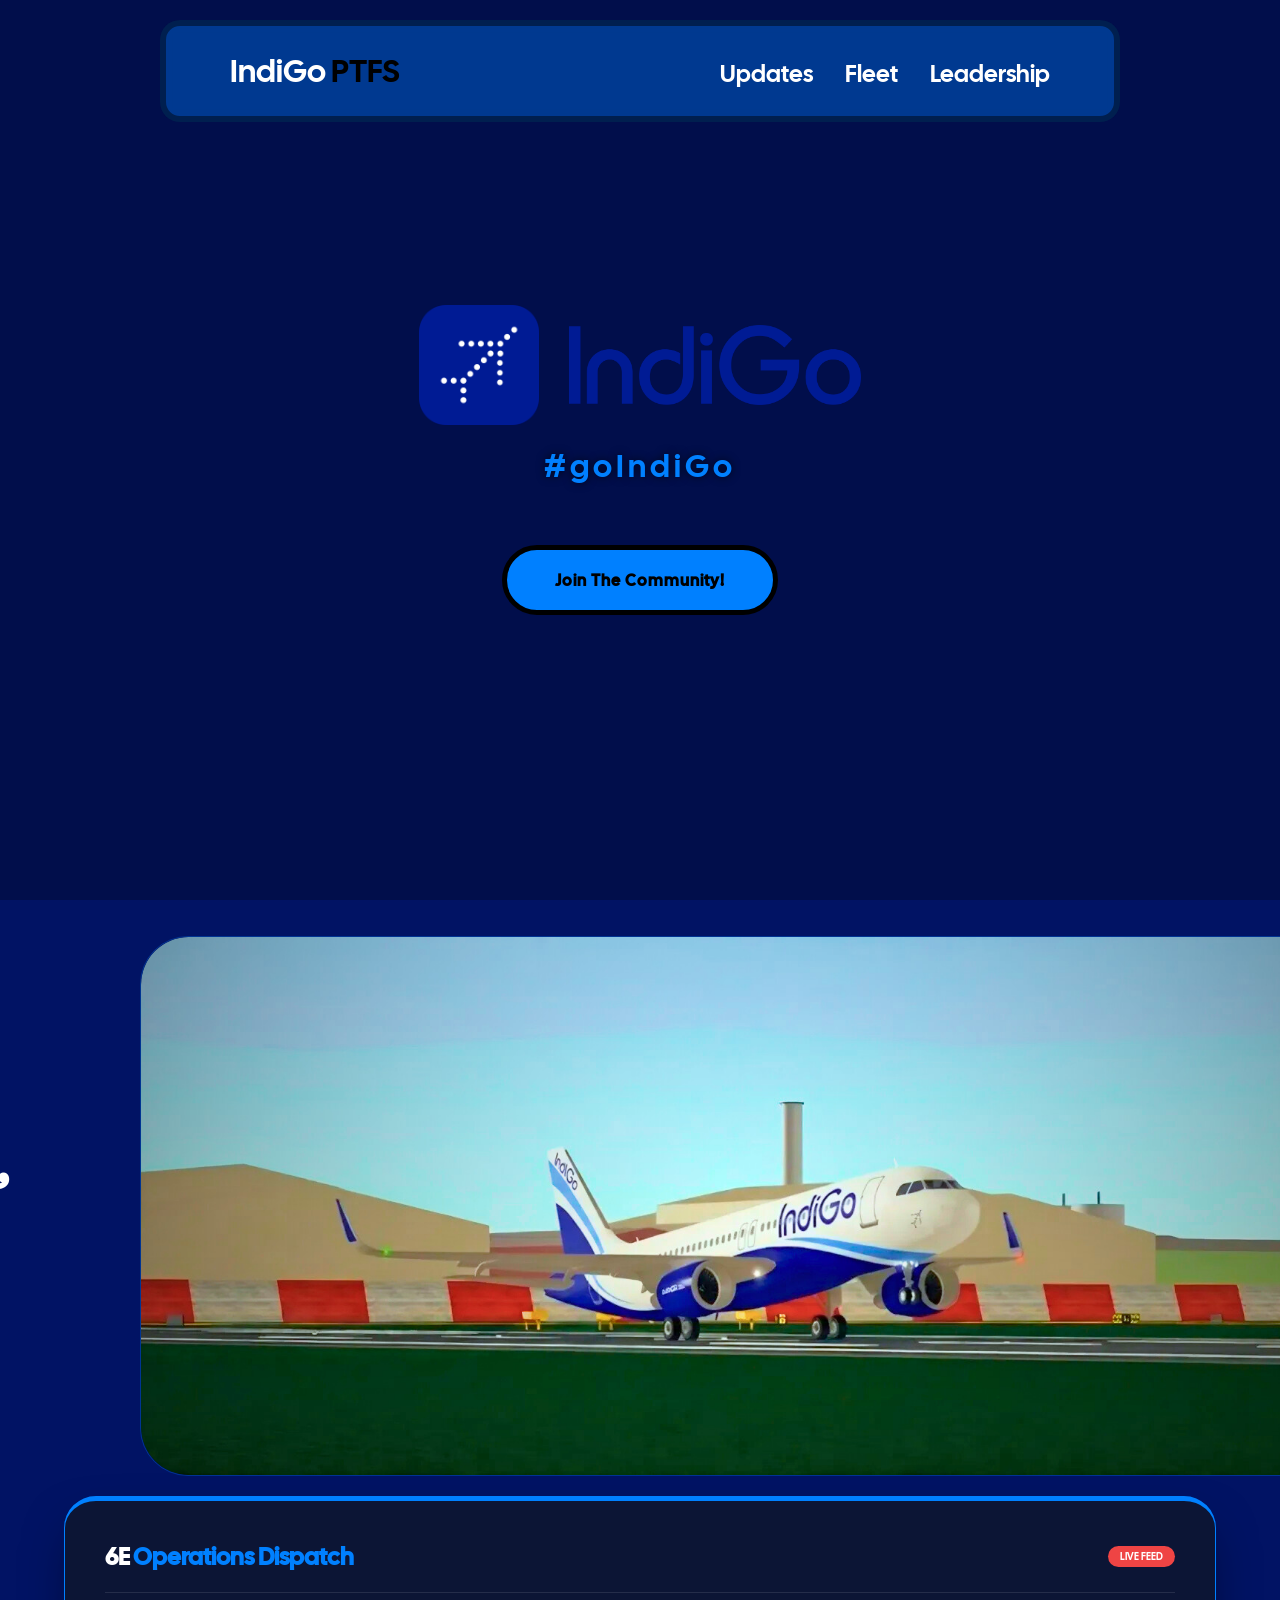
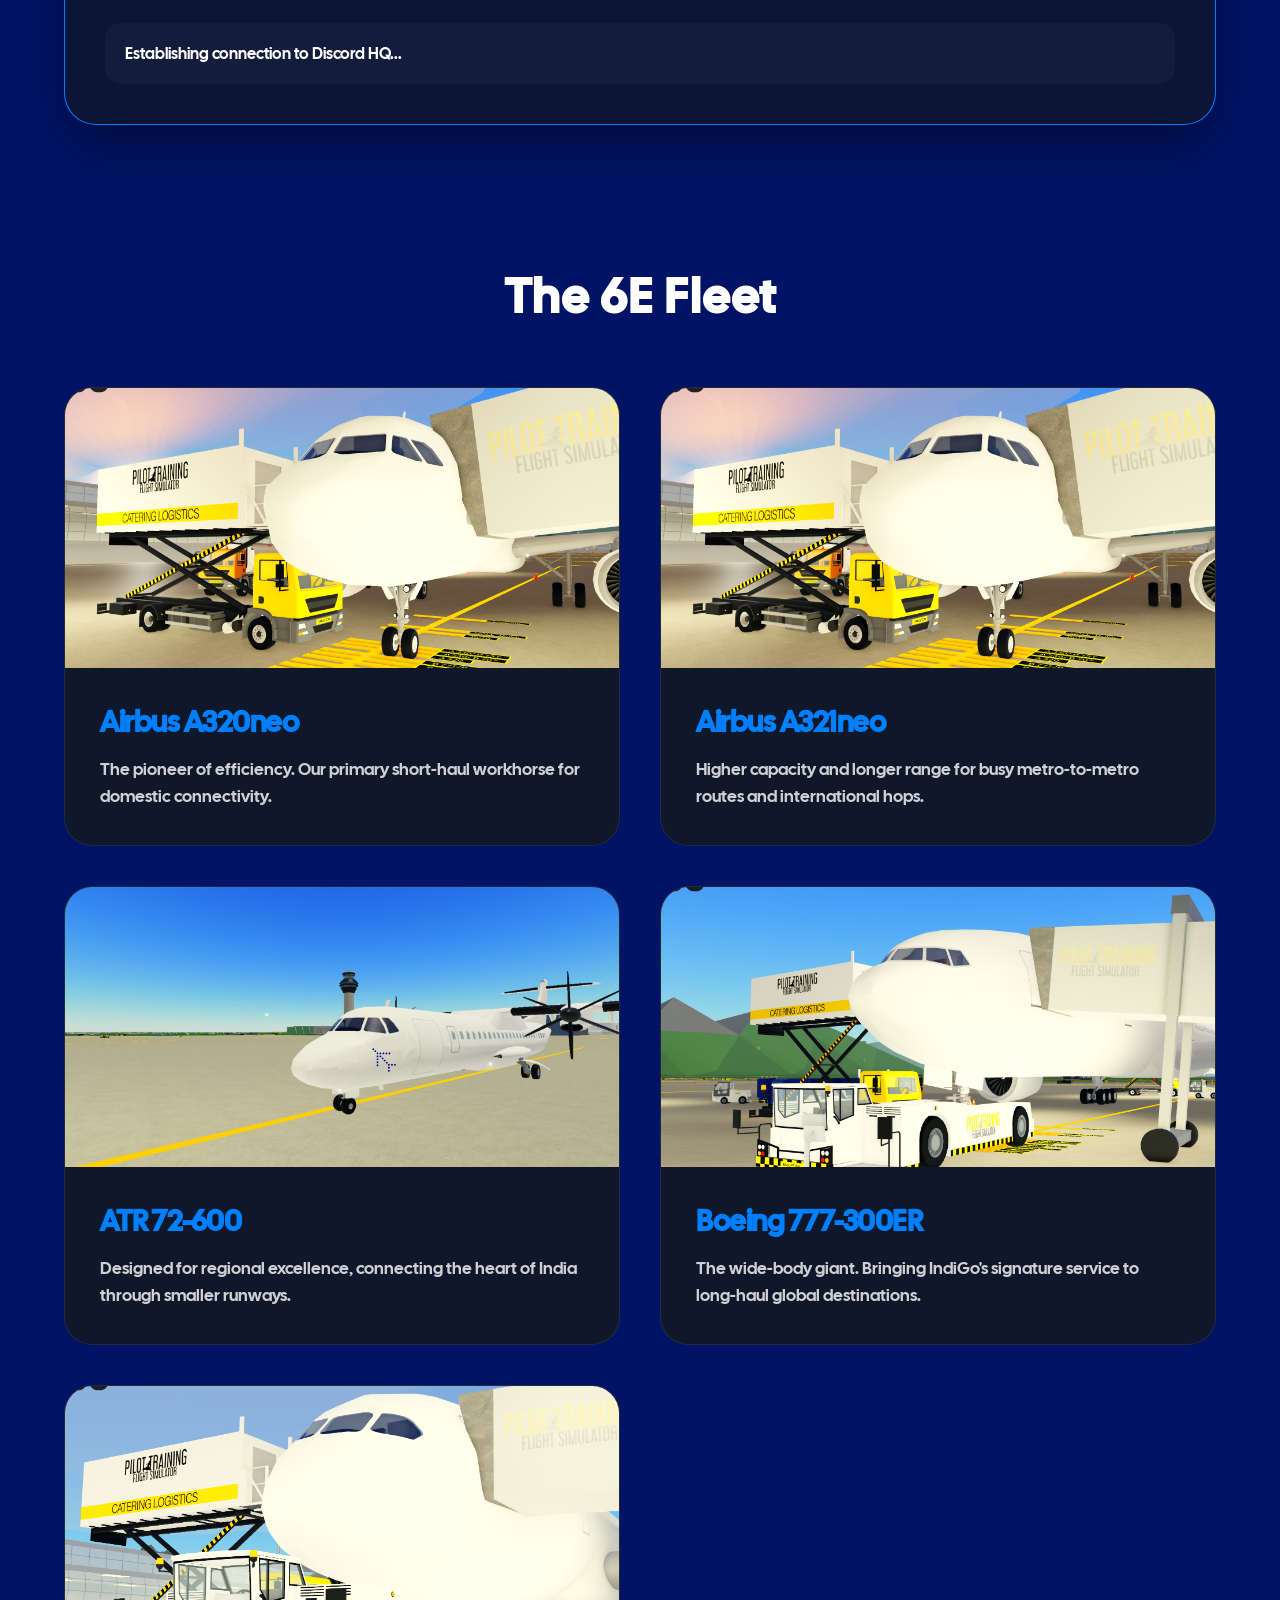
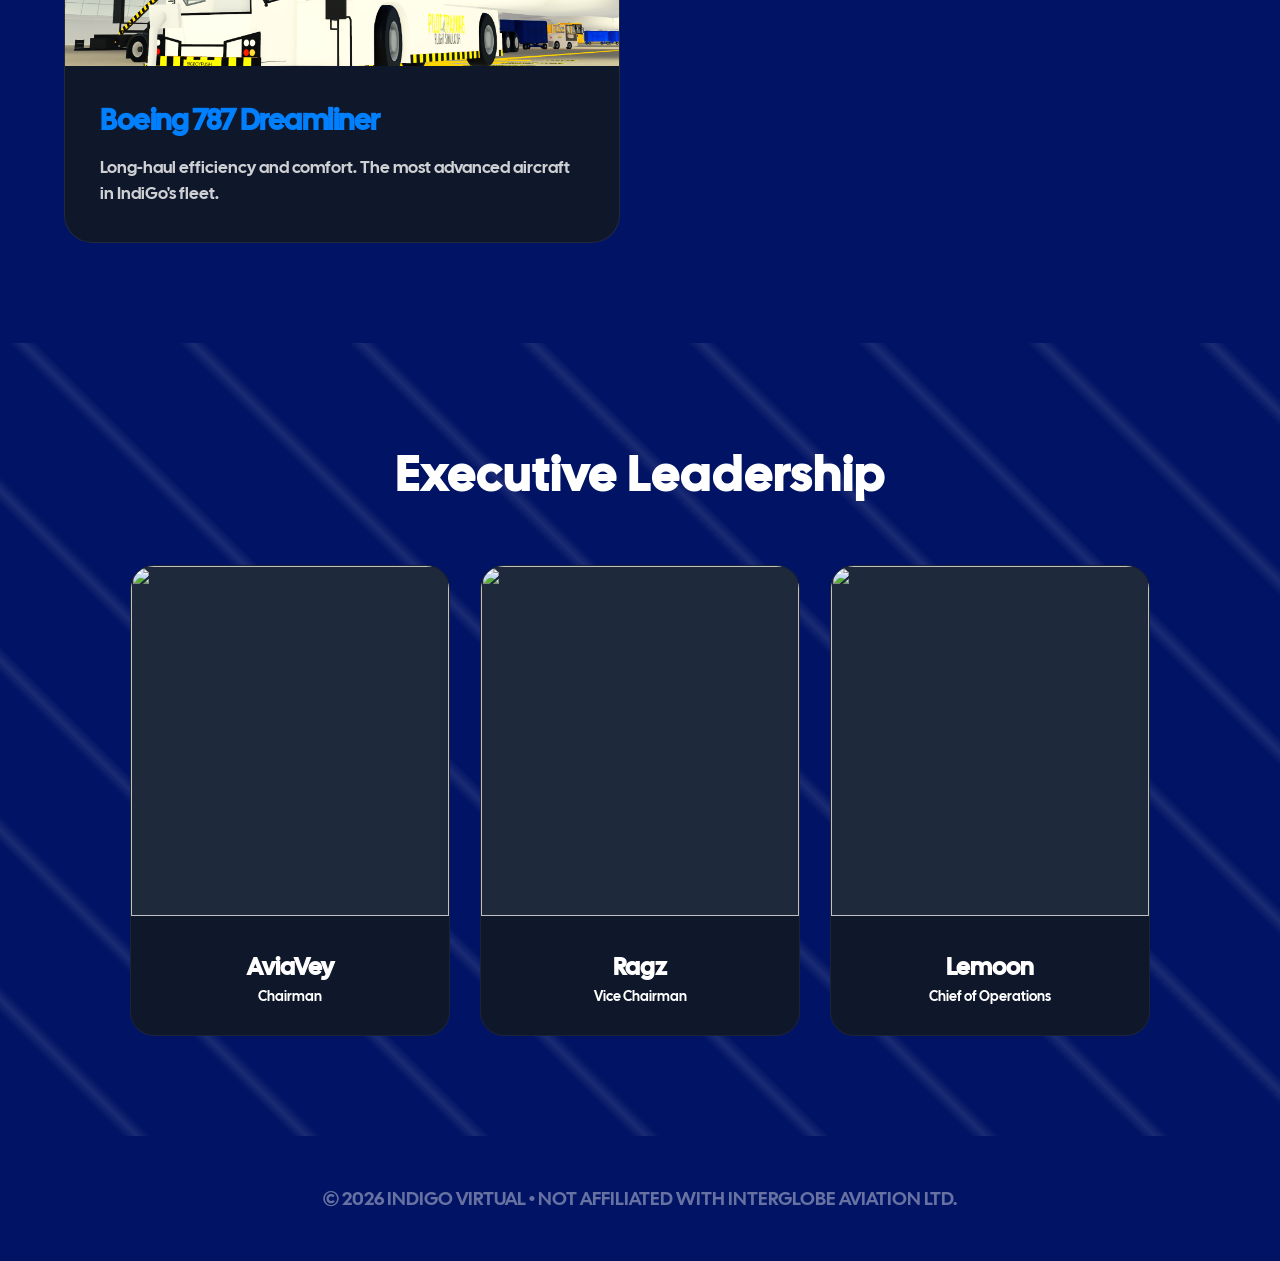
==== index.html @ 702f710c "Add files via upload" ====
<!DOCTYPE html>
<html lang="en">
<head>
    <meta charset="UTF-8">
    <meta name="viewport" content="width=device-width, initial-scale=1.0">
    <title>IndiGo PTFS | FlyingTo600Members!</title>
    <link rel="preconnect" href="https://fonts.googleapis.com">
    <link rel="preconnect" href="https://fonts.gstatic.com" crossorigin>
    <link href="https://fonts.googleapis.com/css2?family=Cal+Sans&family=SN+Pro:ital,wght@0,200..900;1,200..900&display=swap" rel="stylesheet">
    <link rel="stylesheet" href="style.css">
    <link rel="icon" href="image3.png">
</head>
<body>

    <nav class="navbar">
        <div class="nav-brand">IndiGo <span class="skynav">PTFS</span></div>
        <ul class="nav-links">
            <li><a href="#announcements">Updates</a></li>
            <li><a href="#fleet">Fleet</a></li>
            <li><a href="#leadership">Leadership</a></li>
        </ul>
    </nav>

    <section class="hero">
        <video class="hero-video" autoplay muted loop playsinline>
            <source src="takeoff.mp4" type="video/mp4">
        </video>
        <div class="hero-content">
            <div class="brand-assets">
                <img src="image3.png" class="brand-icon" alt="Logo">
                <img src="image4.png" class="brand-text-img" alt="IndiGo">
            </div>
            <div class="cycler-box">
                <span id="cycler">#goIndiGo</span>
            </div>
            <a href="https://discord.gg/ysyUdnJq" class="btn-main">Join The Community!</a>
        </div>
    </section>

    <section class="promo-section new-promo">
        <div class="promo-container">
            <div class="promo-text-side">
                <h2>Fly in Class,<br><span class="sky">Fly in style!</span></h2><br>
            </div>
            <div class="promo-visual-side">
                <div class="carousel" id="promo-carousel">
                    <img src="image10.png" class="carousel-img active">
                    <img src="image6.png" class="carousel-img">
                    <img src="image1.png" class="carousel-img">
                    <img src="image7.png" class="carousel-img">
                </div>
            </div>
        </div>
    </section>

    <section id="announcements" class="flight-board-section">
        <div class="glass-panel" style="border-top: 5px solid var(--sky);">
            <div class="board-header">
                <h2 class="cal-sans">6E <span class="sky">Operations Dispatch</span></h2>
                <div class="live-indicator">LIVE FEED</div>
            </div>
            <div id="announcement-list" class="flight-grid">
                <div class="flight-row">Establishing connection to Discord HQ...</div>
            </div>
        </div>
    </section>

    <section id="fleet" class="fleet-section">
        <h2 class="section-title">The 6E Fleet</h2>
        <div class="fleet-grid">
            <div class="fleet-card">
                <div class="plane-img-wrapper"><img src="3.png" alt="A320neo"></div>
                <div class="fleet-info">
                    <h3>Airbus A320neo</h3>
                    <p>The pioneer of efficiency. Our primary short-haul workhorse for domestic connectivity.</p>
                </div>
            </div>
            <div class="fleet-card">
                <div class="plane-img-wrapper"><img src="3.png" alt="A321neo"></div>
                <div class="fleet-info">
                    <h3>Airbus A321neo</h3>
                    <p>Higher capacity and longer range for busy metro-to-metro routes and international hops.</p>
                </div>
            </div>
            <div class="fleet-card">
                <div class="plane-img-wrapper"><img src="4.jpg" alt="ATR 72-600"></div>
                <div class="fleet-info">
                    <h3>ATR 72-600</h3>
                    <p>Designed for regional excellence, connecting the heart of India through smaller runways.</p>
                </div>
            </div>
            <div class="fleet-card">
                <div class="plane-img-wrapper"><img src="2.png" alt="Boeing 777"></div>
                <div class="fleet-info">
                    <h3>Boeing 777-300ER</h3>
                    <p>The wide-body giant. Bringing IndiGo's signature service to long-haul global destinations.</p>
                </div>
            </div>
             <div class="fleet-card">
                <div class="plane-img-wrapper"><img src="1.png" alt="A321neo"></div>
                <div class="fleet-info">
                    <h3>Boeing 787 Dreamliner</h3>
                    <p>Long-haul efficiency and comfort. The most advanced aircraft in IndiGo's fleet.</p>
                </div>
            </div>
        </div>
    </section>

    <section id="leadership" class="leadership-section">
        <h2 class="section-title">Executive Leadership</h2>
        <div class="tiles-container">
            <!-- Tiles are rendered dynamically by script.js using Roblox headshots -->
        </div>
    </section>

    <footer class="footer">
        <p>© 2026 INDIGO VIRTUAL • NOT AFFILIATED WITH INTERGLOBE AVIATION LTD.</p>
    </footer>

    <script src="script.js"></script>
</body>
</html>
---- style.css ----
:root {
    --indigo: #003366;
    --sky: #0080ff;
    --bg: #011364;
    --card: #0f172a;
    --radius: 32px;
}

* { margin: 0; padding: 0; box-sizing: border-box; }

body {
    background: var(--bg);
    color: white;
    font-family: 'Cal Sans', sans-serif;
    overflow-x: hidden;
}

/* NAVBAR */
.navbar {
    display: flex;
    justify-content: space-between;
    padding: 1.5rem 5%; 
    position: fixed;    
    top: 0;             
    left: 12.5%;            
    width: 75%;        
    z-index: 1000;      
    background: rgba(0, 128, 255, 0.384); /* slightly transparent */
    backdrop-filter: blur(6px);
    -webkit-backdrop-filter: blur(6px);
    border-radius: 20px;
    margin-top: 20px;
    font-size: 2rem;
    text-align: center;
    align-self: center;
    align-content: center;
    border: 6px solid rgba(0,0,0,0.45);
    transition: transform 0.3s ease;

}

.navbar.hidden {
    transform: translateY(-110%);
}
.skynav { color: black; }
.sky { color: var(--sky); }
.nav-links { display: flex; list-style: none; gap: 2rem; }
.nav-links a { color: white; text-decoration: none; font-size: 1.5rem; }
.nav-links a:hover {letter-spacing: 1px; }

@media (max-width: 768px) {
    .navbar {
        width: 90%;
        left: 5%;
        padding: 1rem 3%;
        margin-top: 10px;
        font-size: 1.2rem;
        border-radius: 15px;
    }
    
    .nav-brand {
        font-size: 1.2rem;
    }
    
    .nav-links {
        gap: 1rem;
    }
    
    .nav-links a {
        font-size: 0.9rem;
    }
}


.hero {
    position: relative;
    height: 100vh;
    display: flex;
    align-items: center;
    justify-content: center;
    text-align: center;
    overflow: hidden;
}

.hero::before {
    content: '';
    position: absolute;
    top: 0;
    left: 0;
    width: 100%;
    height: 100%;
    background: rgba(0, 0, 0, 0.25);
    z-index: 0;
}

.hero-video {
    position: absolute;
    top: 0;
    left: 0;
    width: 100%;
    height: 100%;
    object-fit: cover;
    z-index: -1;
    filter: brightness(1.5) saturate(1);
}

.hero-content {
    background: none;
    backdrop-filter: none;
    -webkit-backdrop-filter: none;
    padding: 60px 100px;
    border-radius: 0;
    border: none;
    margin-top: 20px;
    width: auto;
    color: white;
    text-shadow: 0 0 8px rgba(0,0,0,0.7);
    position: relative;
    z-index: 1;
}

@media (max-width: 768px) {
    .hero {
        height: 80vh;
        padding-top: 60px;
    }
    
    .hero-content {
        padding: 20px 15px;
        margin-top: 0;
    }
}

.brand-assets {
    display: flex;
    align-items: center;
    justify-content: center;
    gap: 30px;
    margin-bottom: 20px;
}

.brand-icon { width: 120px; }
.brand-text-img { height: 80px; width: auto; }

@media (max-width: 768px) {
    .brand-assets {
        gap: 15px;
        margin-bottom: 15px;
    }
    
    .brand-icon {
        width: 60px;
    }
    
    .brand-text-img {
        height: 40px;
    }
}

.cycler-box { height: 40px; margin-bottom: 30px; }
#cycler { 
    font-size: 2rem; 
    color: var(--sky); 
    letter-spacing: 4px; 
    display: block; 
    transition: all 0.6s ease;
}

@media (max-width: 768px) {
    .cycler-box {
        height: 30px;
        margin-bottom: 15px;
    }
    
    #cycler {
        font-size: 1rem;
        letter-spacing: 2px;
    }
}

.btn-main {
    display: inline-block;
    margin-top: 30px;
    padding: 1.2rem 3rem;
    background: var(--sky);
    color: black;
    text-decoration: none;
    font-weight: bold;
    border-radius: 50px;
    transition: 0.3s cubic-bezier(0.175, 0.885, 0.32, 1.275);
    border: 5px solid rgb(0, 0, 0);
    text-shadow: none; 
    letter-spacing: 1px;
}
.btn-main:hover { transform: scale(1.1); background: white; }

@media (max-width: 768px) {
    .btn-main {
        padding: 0.8rem 1.5rem;
        margin-top: 15px;
        font-size: 0.9rem;
        border: 3px solid rgb(0, 0, 0);
    }
}


.flight-board-section {
    padding: 40px 5%;
    margin-top: -60px;
    position: relative;
    z-index: 5;
}

@media (max-width: 768px) {
    .flight-board-section {
        padding: 20px 5%;
        margin-top: 0;
    }
}

.glass-panel {
    background: rgba(15, 23, 42, 0.8);
    backdrop-filter: blur(20px);
    border-radius: var(--radius);
    padding: 40px;
    border: 1px solid var(--sky);
    box-shadow: 0 25px 50px -12px rgba(0, 0, 0, 0.5);
}

@media (max-width: 768px) {
    .glass-panel {
        padding: 20px;
        border-radius: 20px;
    }
}

.board-header {
    display: flex;
    justify-content: space-between;
    align-items: center;
    margin-bottom: 30px;
    border-bottom: 1px solid rgba(255, 255, 255, 0.1);
    padding-bottom: 20px;
}

@media (max-width: 768px) {
    .board-header {
        margin-bottom: 15px;
        padding-bottom: 15px;
        flex-direction: column;
        gap: 10px;
    }
    
    .board-header h2 {
        font-size: 1.5rem;
    }
}

.live-indicator {
    background: #ef4444;
    color: white;
    font-size: 0.6rem;
    padding: 4px 12px;
    border-radius: 50px;
    animation: pulse 2s infinite;
}

@media (max-width: 768px) {
    .live-indicator {
        font-size: 0.5rem;
        padding: 3px 8px;
    }
}

.flight-grid {
    display: flex;
    flex-direction: column;
    gap: 15px;
}

.flight-row {
    display: flex;
    flex-wrap: wrap;
    gap: 15px;
    background: rgba(255, 255, 255, 0.03);
    padding: 20px;
    border-radius: 15px;
    align-items: flex-start;
    transition: 0.3s;
}
.flight-row:hover { background: rgba(255, 255, 255, 0.08); }

@media (max-width: 768px) {
    .flight-row {
        padding: 12px;
        gap: 10px;
    }
}

.f-avatar img {
    width: 100px;
    height: 100px;
    border-radius: 50%;
    border: 1px solid var(--sky);
    object-fit: cover;
}

.f-content { flex: 1; }
.f-author {
    font-size: 1.4rem;
    font-weight: bold;
    color: var(--sky);
    margin-bottom: 8px;
}


@media (max-width: 768px) {
    .f-avatar img {
        width: 50px;
        height: 50px;
    }
    
    .f-author {
        font-size: 0.9rem;
    }
    
    .f-text {
        font-size: 0.85rem;
    }
}

/* promotional section half-height variant */
.promo-section.new-promo {
    height: 60vh; /* increased height so images appear larger */
    padding: 0 10%;
    display: flex;
    align-items: center;
    justify-content: center;
    margin-bottom: 40px; /* gap between carousel section and following content */
}
.promo-section.new-promo .promo-container {
    height: 100%;
}
.promo-section.new-promo .promo-text-side {
    display: flex;
    align-items: center;
    justify-content: center;
}
.promo-section.new-promo .promo-text-side h2 {
    font-size: 3rem;
    margin: 0;
}
.promo-section.new-promo .promo-visual-side {
    position: relative;
    height: 100%;
}
.promo-section.new-promo .carousel {
    height: 100%;
    width: 100%;
    border-radius: 48px; /* larger rounded corners */
    overflow: hidden;
}

@media (max-width: 768px) {
    .promo-section.new-promo {
        height: auto;
        padding: 30px 5%;
        margin-bottom: 30px;
    }
    
    .promo-section.new-promo .promo-container {
        height: auto;
        flex-direction: column;
        min-width: 100%;
        margin: 0;
    }
    
    .promo-section.new-promo .promo-text-side {
        width: 100%;
        margin-bottom: 20px;
        justify-content: flex-start;
    }
    
    .promo-section.new-promo .promo-text-side h2 {
        font-size: 1.8rem;
        margin: 0;
    }
    
    .promo-section.new-promo .promo-visual-side {
        width: 100%;
        height: 280px;
    }
    
    .promo-section.new-promo .carousel {
        height: 280px;
        border-radius: 20px;
    }
}

@keyframes pulse {
    0% { opacity: 1; }
    50% { opacity: 0.4; }
    100% { opacity: 1; }
}


.leadership-section { 
    padding: 100px 5%; 
    text-align: center; 
    position: relative;
    overflow: hidden; 
    background: var(--bg);
}

@media (max-width: 768px) {
    .leadership-section {
        padding: 50px 5%;
    }
}

.leadership-section::before {
    content: '';
    position: absolute;
    top: -50%;
    left: -50%;
    width: 200%;
    height: 200%;
    background: repeating-linear-gradient(
        45deg,
        transparent,
        transparent 100px,
        rgba(255, 255, 255, 0.05) 105px,
        rgba(255, 255, 255, 0.1) 110px,
        rgba(255, 255, 255, 0.05) 115px,
        transparent 120px
    );
    animation: backgroundSweep 15s linear infinite;
    z-index: 0;
    pointer-events: none;
}

@keyframes backgroundSweep {
    from { transform: translate(0, 0); }
    to { transform: translate(150px, 150px); }
}

.section-title { font-size: 3rem; margin-bottom: 60px; letter-spacing: -1px; position: relative; z-index: 1; letter-spacing: 2px;}

@media (max-width: 768px) {
    .section-title {
        font-size: 1.8rem;
        margin-bottom: 30px;
    }
}

.tiles-container {
    display: flex;
    flex-wrap: wrap;
    justify-content: center;
    gap: 30px;
    max-width: 1100px;
    margin: 0 auto;
    position: relative;
    z-index: 1;
}

@media (max-width: 768px) {
    .tiles-container {
        gap: 15px;
    }
}

.pilot-tile {
    background: var(--card);
    flex: 0 1 320px;
    border-radius: 24px; 
    overflow: hidden;
    border: 1px solid rgba(255, 255, 255, 0.05);
    transition: 0.4s;
}

.pilot-tile:hover { 
    transform: translateY(-15px); 
    border-color: var(--sky); 
}

@media (max-width: 768px) {
    .pilot-tile {
        flex: 0 1 100%;
        max-width: 280px;
    }
}

.tile-image {
    height: 350px;
    background: #1e293b;
    overflow: hidden;
}
.tile-image img { width: 100%; height: 100%; object-fit: cover; }

.tile-info { padding: 30px; text-align: left; }
.tile-info h4 { font-size: 1.5rem; margin: 5px 0; text-align: center; }
.pilot-role { color: #ffffff; font-size: 0.9rem; text-align: center; }

@media (max-width: 768px) {
    .tile-image {
        height: 250px;
    }
    
    .tile-info {
        padding: 15px;
    }
    
    .tile-info h4 {
        font-size: 1.2rem;
    }
    
    .pilot-role {
        font-size: 0.8rem;
    }
}

.footer { padding: 50px; text-align: center; opacity: 0.4; font-size: 1.2rem; }

@media (max-width: 768px) {
    .footer {
        padding: 25px;
        font-size: 0.9rem;
    }
}

.promo-section {
    padding: 80px 5%;
    background: var(--bg);
    margin-top: 36px; /* gap between hero video and promo */
}

.promo-container {
    display: flex;
    align-items: center;
    min-width: 2000px;
    margin-top:100px;
    margin-bottom:100px;
}

@media (max-width: 768px) {
    .promo-section {
        padding: 40px 5%;
        margin-top: 0;
    }
    
    .promo-container {
        min-width: 100%;
        flex-direction: column;
        margin: 0;
    }
}

.promo-text-side { display: flex; flex-direction: column; gap: 8px; justify-content: center; align-items: flex-start; flex: 1; max-width: 30%; }
.promo-text-side h2 { font-size: 2.5rem; margin: 0; line-height: 1.1; }
.promo-text-side p { font-size: 1.1rem; opacity: 0.8; margin: 0; };

@media (max-width: 768px) {
    .promo-text-side {
        max-width: 100%;
        width: 100%;
        margin-bottom: 20px;
    }
    
    .promo-text-side h2 {
        font-size: 1.8rem;
    }
    
    .promo-text-side p {
        font-size: 0.95rem;
    }
}


.promo-features { display: flex; gap: 20px; font-weight: bold; color: var(--sky); }

@media (max-width: 768px) {
    .promo-features {
        gap: 10px;
        font-size: 0.9rem;
    }
}

.promo-visual-side { flex: 3; }

@media (max-width: 768px) {
    .promo-visual-side {
        width: 100%;
        flex: 1;
    }
}
.carousel {
    border-radius: 24px;
    overflow: hidden;
    position: relative;
    border: 1px solid rgba(0, 128, 255, 0.3);
    width: 100%;
    height: 100%;
    max-width: 1200px;
    min-height: 360px; 
}

@media (max-width: 768px) {
    .carousel {
        min-height: 280px;
        border-radius: 16px;
    }
}

.carousel-img {
    position: absolute;
    top: 0;
    left: 0;
    width: 100%;
    height: 100%;
    object-fit: cover;
    opacity: 0;
    transition: opacity 1s ease-in-out;
    border-radius: 48px;
}
.carousel-img.active { opacity: 1; }


.fleet-section { 
    padding: 100px 5%; 
    text-align: center; 
    background: var(--bg);
}

.fleet-grid {
    display: grid;
    grid-template-columns: repeat(auto-fit, minmax(400px, 1fr)); 
    gap: 40px; 
    max-width: 1400px;
    margin: 0 auto;
}

@media (max-width: 768px) {
    .fleet-section {
        padding: 50px 5%;
    }
    
    .fleet-grid {
        grid-template-columns: 1fr;
        gap: 20px;
    }
}

.fleet-card {
    background: var(--card);
    border-radius: 28px;
    overflow: hidden;
    border: 1px solid rgba(255, 255, 255, 0.08);
    transition: all 0.5s cubic-bezier(0.4, 0, 0.2, 1);
    text-align: left;
    display: flex;
    flex-direction: column;
}

.fleet-card:hover { 
    transform: scale(1.03); 
    border-color: var(--sky);
    box-shadow: 0 20px 40px rgba(0, 0, 0, 0.4);
}


.plane-img-wrapper { 
    height: 280px; 
    background: #1e293b;
    position: relative;
    overflow: hidden;
}

.plane-img-wrapper img { 
    width: 100%; 
    height: 100%; 
    object-fit: cover;
    transition: transform 0.8s ease;
}

.fleet-card:hover .plane-img-wrapper img {
    transform: scale(1.1);
}

@media (max-width: 768px) {
    .plane-img-wrapper {
        height: 200px;
    }
}


.fleet-info { 
    padding: 35px; 
}

.fleet-info h3 { 
    color: var(--sky); 
    margin-bottom: 15px; 
    font-size: 1.8rem; 
    letter-spacing: -0.5px;
}

.fleet-info p { 
    font-size: 1.05rem; 
    opacity: 0.8; 
    line-height: 1.6;
}

@media (max-width: 768px) {
    .fleet-info {
        padding: 15px;
    }
    
    .fleet-info h3 {
        font-size: 1.3rem;
        margin-bottom: 10px;
    }
    
    .fleet-info p {
        font-size: 0.9rem;
    }
}
.f-text {
    white-space: pre-wrap !important; 
    word-wrap: break-word;
    line-height: 1.6;
    display: block;
    margin-top: 5px;
    color: #e2e8f0;
}

.flight-row {
    transition: all 0.3s ease;
    animation: fadeIn 0.5s ease forwards;
}

@keyframes fadeIn {
    from { opacity: 0; transform: translateY(10px); }
    to { opacity: 1; transform: translateY(0); }
}
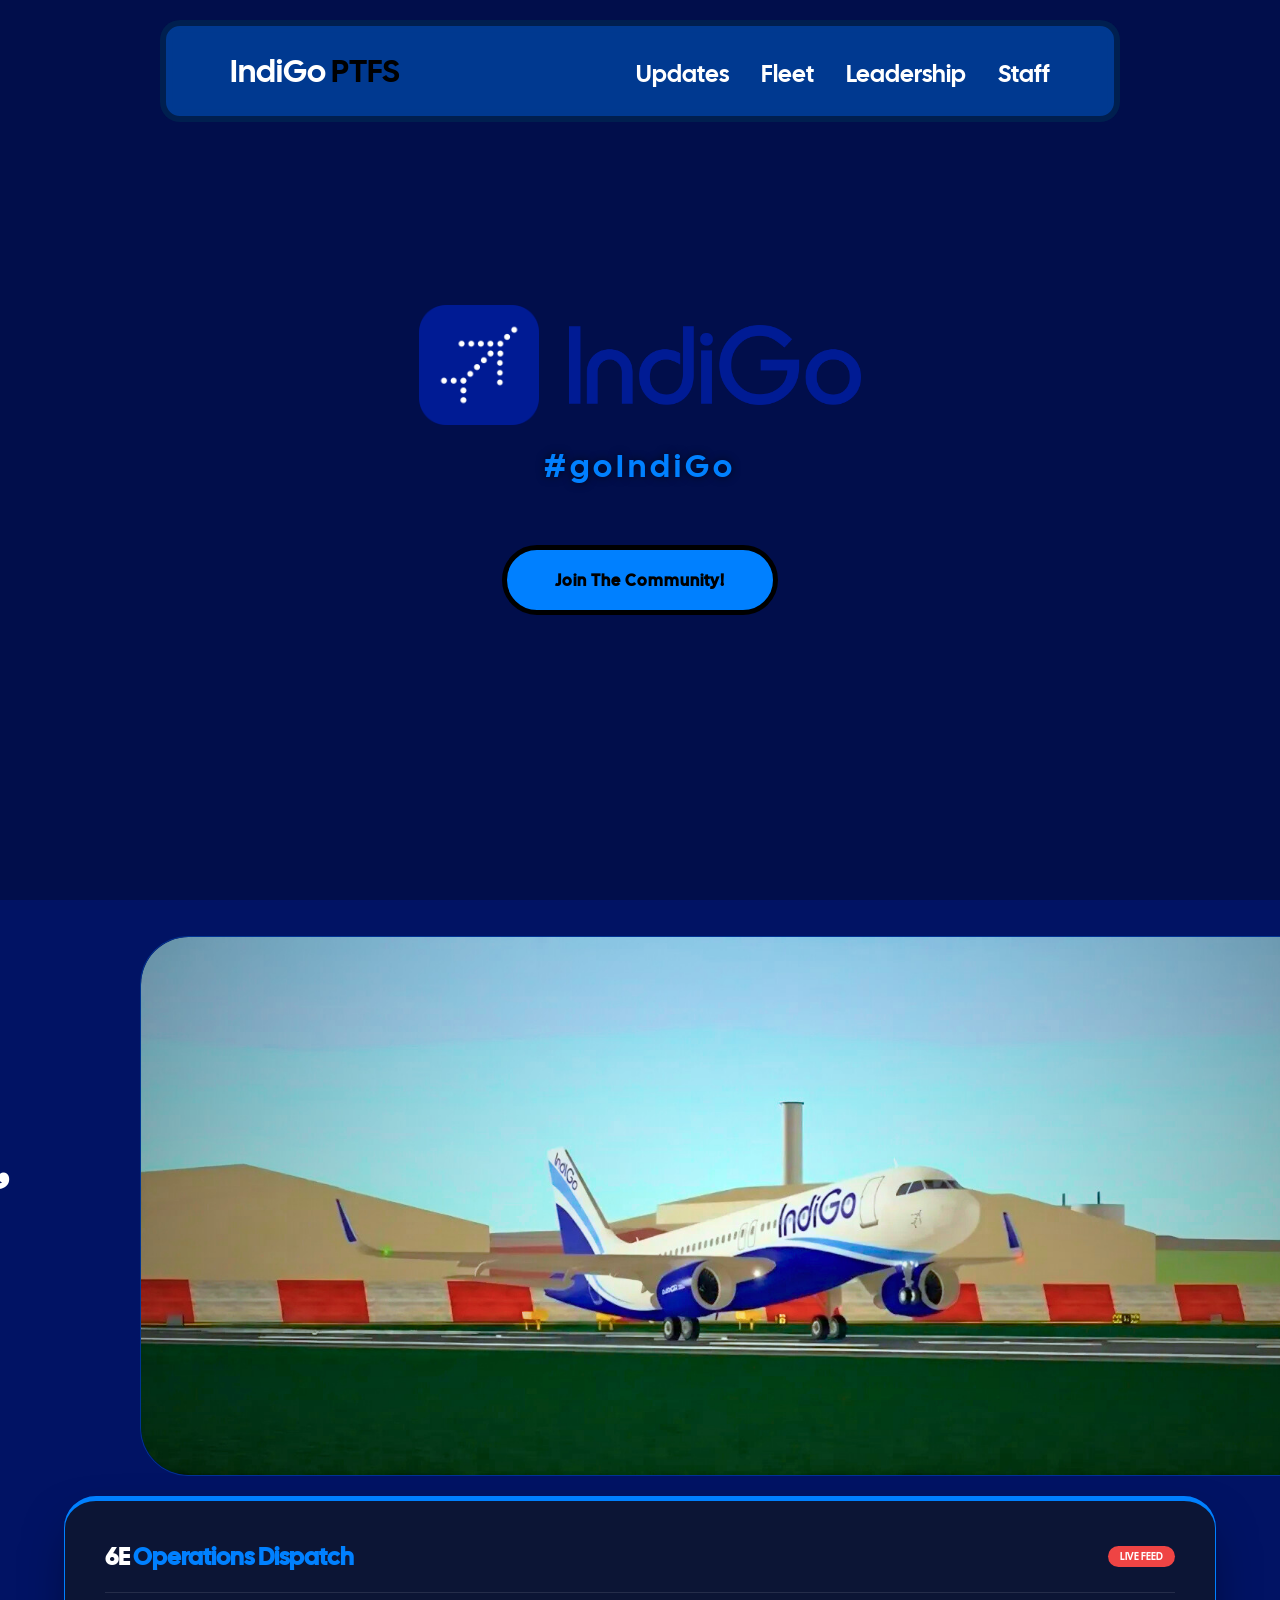
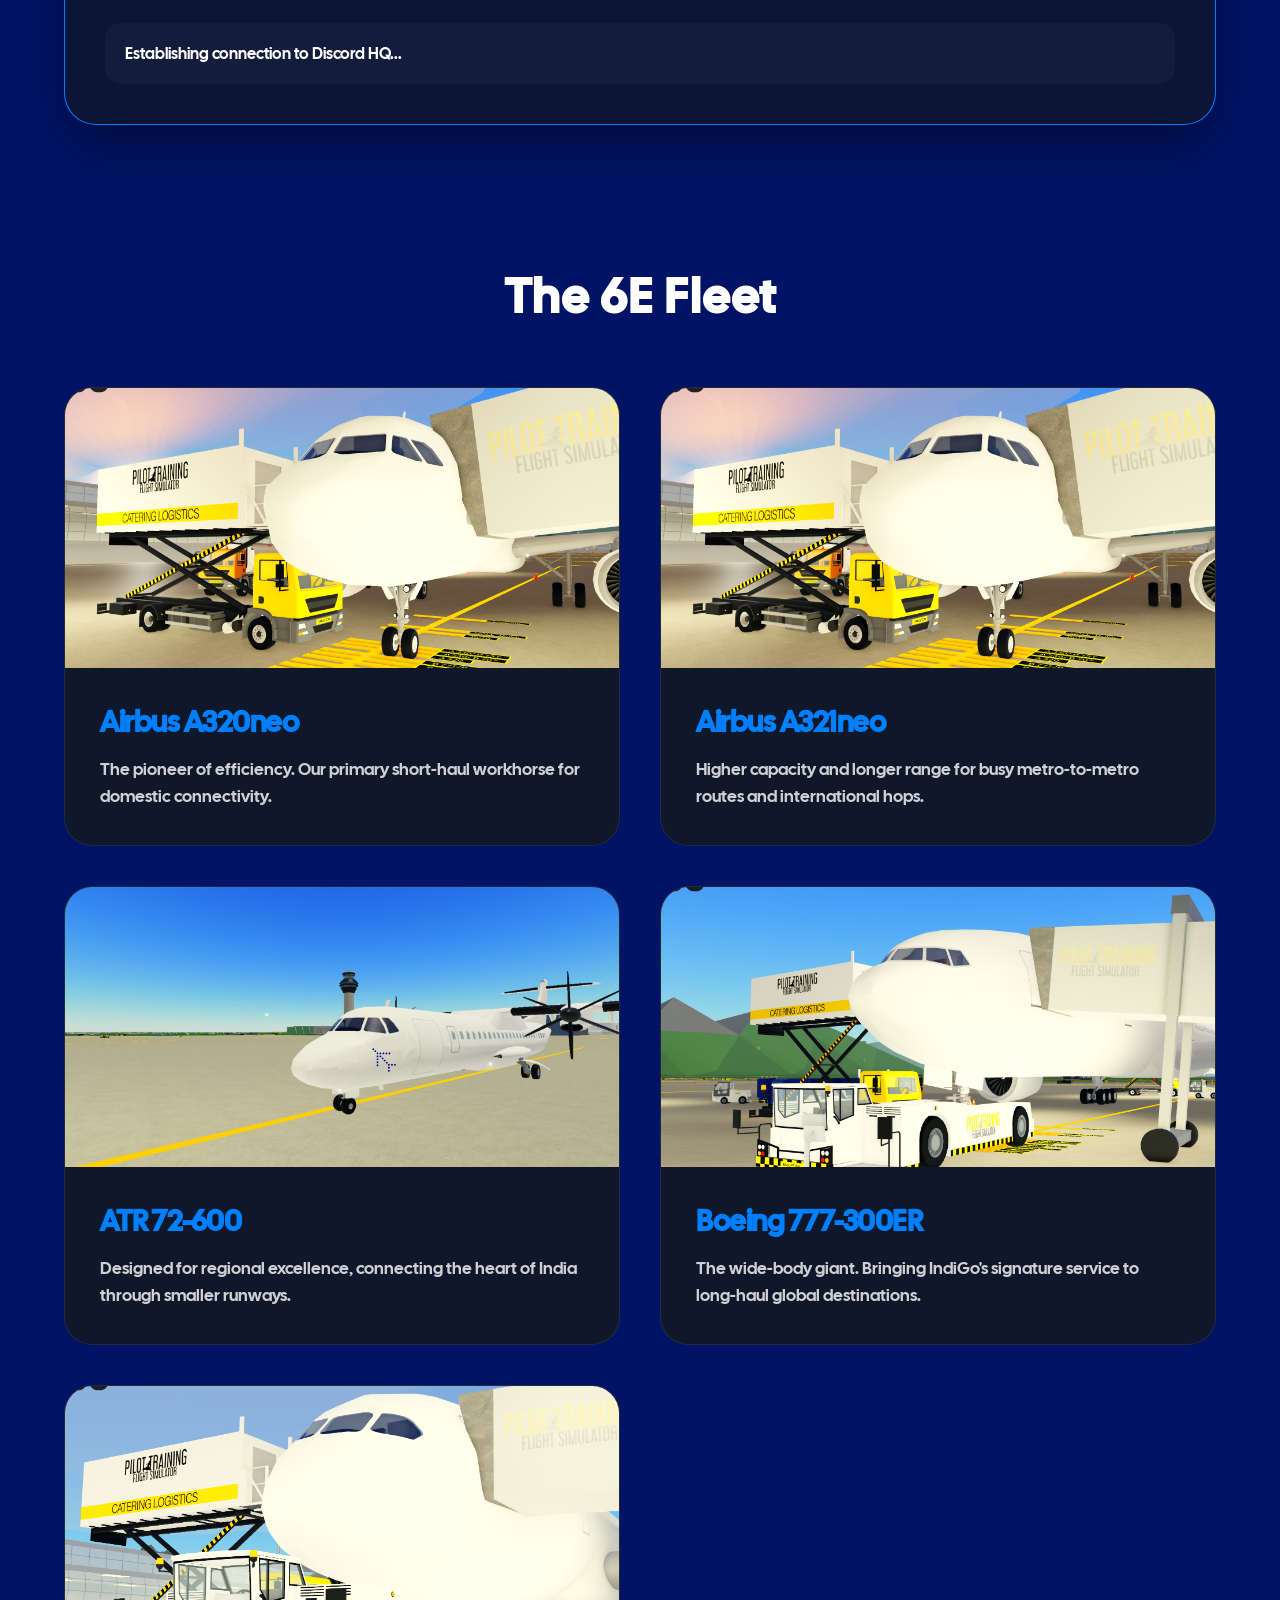
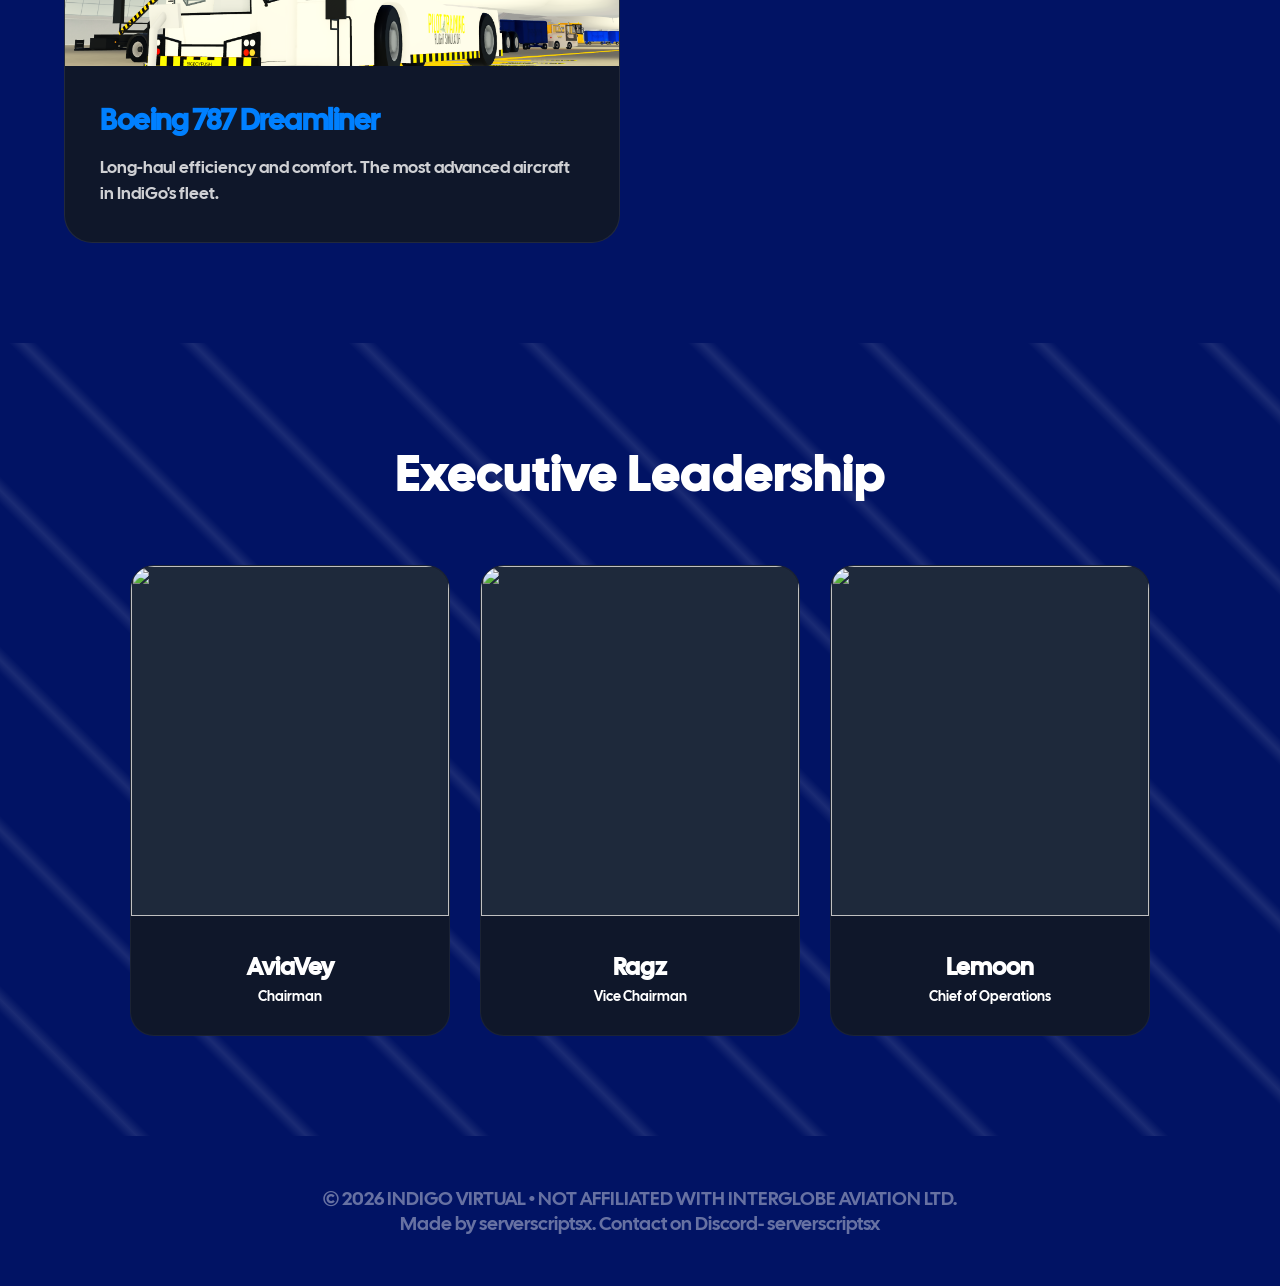
==== commit be15b036: "Add files via upload" ====
--- a/index.html
+++ b/index.html
@@ -8,7 +8,7 @@
     <link rel="preconnect" href="https://fonts.gstatic.com" crossorigin>
     <link href="https://fonts.googleapis.com/css2?family=Cal+Sans&family=SN+Pro:ital,wght@0,200..900;1,200..900&display=swap" rel="stylesheet">
     <link rel="stylesheet" href="style.css">
-    <link rel="icon" href="image3.png">
+    <link rel="icon" href="images/image3.png">
 </head>
 <body>
 
@@ -18,6 +18,7 @@
             <li><a href="#announcements">Updates</a></li>
             <li><a href="#fleet">Fleet</a></li>
             <li><a href="#leadership">Leadership</a></li>
+            <li><a href="staff.html">Staff</a></li>
         </ul>
     </nav>
 
@@ -27,13 +28,14 @@
         </video>
         <div class="hero-content">
             <div class="brand-assets">
-                <img src="image3.png" class="brand-icon" alt="Logo">
-                <img src="image4.png" class="brand-text-img" alt="IndiGo">
+                <img src="images/image3.png" class="brand-icon" alt="Logo">
+                <img src="images/image4.png" class="brand-text-img" alt="IndiGo">
             </div>
             <div class="cycler-box">
                 <span id="cycler">#goIndiGo</span>
             </div>
             <a href="https://discord.gg/ysyUdnJq" class="btn-main">Join The Community!</a>
+            <!-- staff link moved to navbar -->
         </div>
     </section>
 
@@ -44,10 +46,10 @@
             </div>
             <div class="promo-visual-side">
                 <div class="carousel" id="promo-carousel">
-                    <img src="image10.png" class="carousel-img active">
-                    <img src="image6.png" class="carousel-img">
-                    <img src="image1.png" class="carousel-img">
-                    <img src="image7.png" class="carousel-img">
+                    <img src="images/image10.png" class="carousel-img active">
+                    <img src="images/image6.png" class="carousel-img">
+                    <img src="images/image1.png" class="carousel-img">
+                    <img src="images/image7.png" class="carousel-img">
                 </div>
             </div>
         </div>
@@ -69,35 +71,35 @@
         <h2 class="section-title">The 6E Fleet</h2>
         <div class="fleet-grid">
             <div class="fleet-card">
-                <div class="plane-img-wrapper"><img src="3.png" alt="A320neo"></div>
+                <div class="plane-img-wrapper"><img src="images/3.png" alt="A320neo"></div>
                 <div class="fleet-info">
                     <h3>Airbus A320neo</h3>
                     <p>The pioneer of efficiency. Our primary short-haul workhorse for domestic connectivity.</p>
                 </div>
             </div>
             <div class="fleet-card">
-                <div class="plane-img-wrapper"><img src="3.png" alt="A321neo"></div>
+                <div class="plane-img-wrapper"><img src="images/3.png" alt="A321neo"></div>
                 <div class="fleet-info">
                     <h3>Airbus A321neo</h3>
                     <p>Higher capacity and longer range for busy metro-to-metro routes and international hops.</p>
                 </div>
             </div>
             <div class="fleet-card">
-                <div class="plane-img-wrapper"><img src="4.jpg" alt="ATR 72-600"></div>
+                <div class="plane-img-wrapper"><img src="images/4.jpg" alt="ATR 72-600"></div>
                 <div class="fleet-info">
                     <h3>ATR 72-600</h3>
                     <p>Designed for regional excellence, connecting the heart of India through smaller runways.</p>
                 </div>
             </div>
             <div class="fleet-card">
-                <div class="plane-img-wrapper"><img src="2.png" alt="Boeing 777"></div>
+                <div class="plane-img-wrapper"><img src="images/2.png" alt="Boeing 777"></div>
                 <div class="fleet-info">
                     <h3>Boeing 777-300ER</h3>
                     <p>The wide-body giant. Bringing IndiGo's signature service to long-haul global destinations.</p>
                 </div>
             </div>
              <div class="fleet-card">
-                <div class="plane-img-wrapper"><img src="1.png" alt="A321neo"></div>
+                <div class="plane-img-wrapper"><img src="images/1.png" alt="A321neo"></div>
                 <div class="fleet-info">
                     <h3>Boeing 787 Dreamliner</h3>
                     <p>Long-haul efficiency and comfort. The most advanced aircraft in IndiGo's fleet.</p>
@@ -115,6 +117,7 @@
 
     <footer class="footer">
         <p>© 2026 INDIGO VIRTUAL • NOT AFFILIATED WITH INTERGLOBE AVIATION LTD.</p>
+         <p>Made by serverscriptsx. Contact on Discord- serverscriptsx</p>
     </footer>
 
     <script src="script.js"></script>
